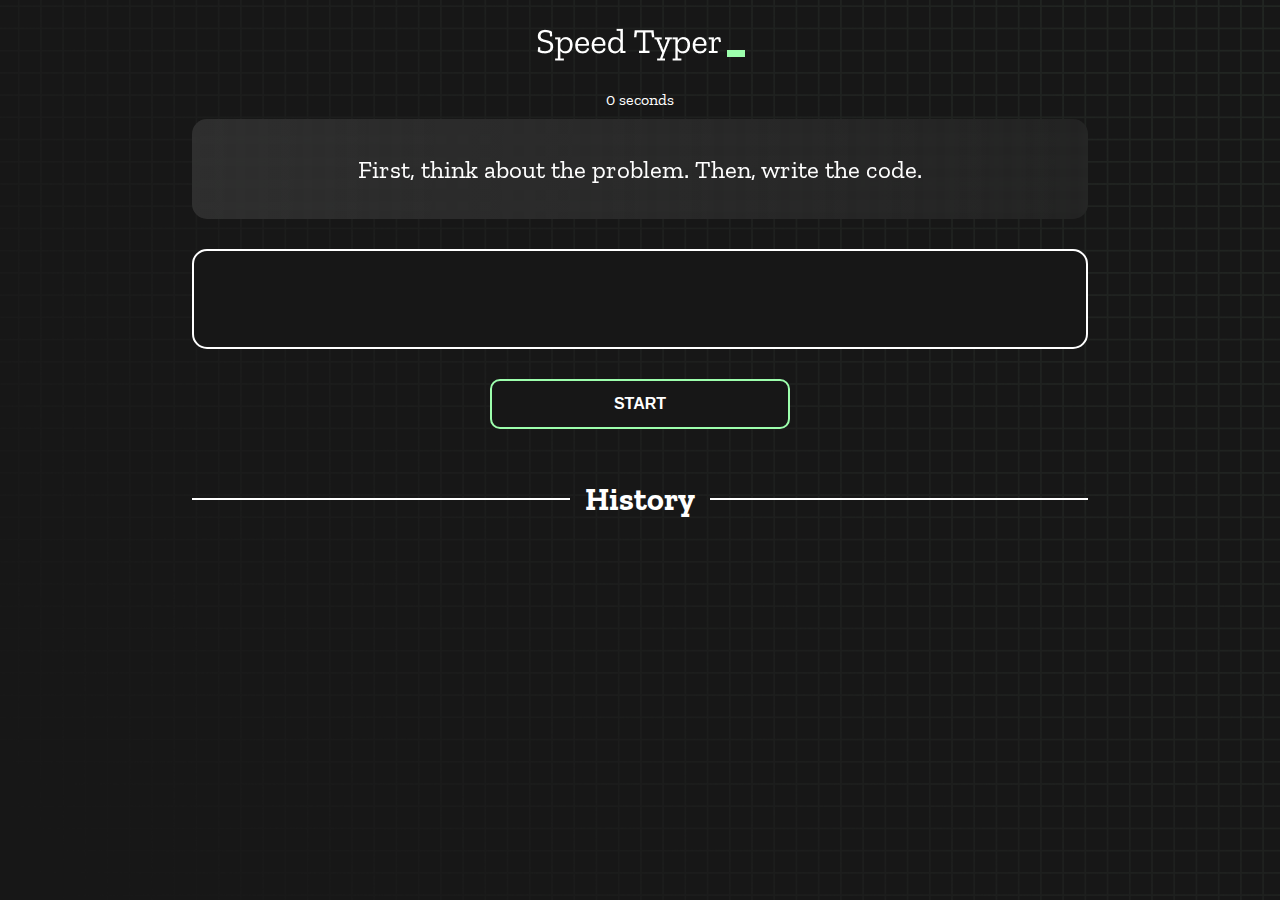
==== index.html @ 8f60aba4 "Initial commit" ====
<!DOCTYPE html>
<html lang="en">
  <head>
    <meta charset="UTF-8" />
    <meta http-equiv="X-UA-Compatible" content="IE=edge" />
    <meta name="viewport" content="width=device-width, initial-scale=1.0" />
    <title>Speed Monster</title>
    <link rel="stylesheet" href="styles.css" />
    <link rel="preconnect" href="https://fonts.googleapis.com" />
    <link rel="preconnect" href="https://fonts.gstatic.com" crossorigin />
    <link
      href="https://fonts.googleapis.com/css2?family=Zilla+Slab:wght@300;400;500&display=swap"
      rel="stylesheet"
    />
  </head>
  <body>
    <h1 class="title"><img src="./logo.png" /></h1>
    <div id="show-time">0 seconds</div>

    <div class="box-container">
      <div id="question"></div>

      <div id="display" class="inactive"></div>

      <div class="buttons">
        <button id="starts">START</button>
      </div>

      <div class="divider-container">
        <div class="line"></div>
        <h1 class="title2">History</h1>
        <div class="line"></div>
      </div>
      <div id="histories"></div>
    </div>

    <div id="countdown"></div>
    <div id="modal-background" class="hidden"></div>
    <div id="result" class="hidden"></div>

    <script src="./history.js"></script>
    <script src="./script.js"></script>
  </body>
</html>
---- styles.css ----
* {
  padding: 0;
  margin: 0;
  box-sizing: border-box;
}

body {
  background-image: url("./bg.png");
  background-size: cover;
  background-position: left top;
  font-family: "Zilla Slab", serif;
}

.box-container {
  width: 70%;
  margin: 0 auto;
}

#question {
  height: 100px;
  display: flex;
  align-items: center;
  justify-content: center;
  color: white;
  font-size: 25px;
  border-radius: 15px;
  background: rgb(255, 255, 255);
  background: linear-gradient(
    92.49deg,
    rgba(255, 255, 255, 0.1) 0.18%,
    rgba(255, 255, 255, 0.05) 99.85%
  );
  backdrop-filter: blur(5px);
  margin-bottom: 30px;
}

#display {
  height: 100px;
  display: flex;
  flex-wrap: wrap;
  align-items: center;
  padding-left: 5rem;
  color: white;
  font-size: 32px;
  background-color: #171717;
  border: 2px solid #9dffad;
  border-radius: 15px;
}

#countdown {
  position: fixed;
  height: 100vh;
  width: 100vw;
  background-color: rgba(0, 0, 0, 0.8);
  top: 0;
  left: 0;
  display: flex;
  align-items: center;
  justify-content: center;
  font-size: 3rem;
  color: white;
  display: none;
}
#result {
  position: fixed;
  top: 10%; 
  left: 10%;
  transform: translate(-50%, -50%);
  height: 250px;
  width: 400px;
  background-color: #171717;
  border-radius: 15px;
  border: 2px solid #9dffad;
  color: white;
  text-align: center;
  padding: 2rem;
}
#show-time{
  text-align: center;
  color: white;
  margin: 10px 0;
}

.green {
  color: #9dffad;
}
.red {
  color: #eb6565;
}
.bold {
  font-weight: 700;
}
.inactive {
  border: 2px solid white !important;
}
.hidden {
  display: none;
}
.title {
  text-align: center;
  color: white;
  margin: 20px 0;
}

.divider-container {
  height: 80px;
  display: flex;
  justify-content: center;
  align-items: center;
  gap: 15px;
  margin: 0 auto;
}

.line {
  height: 2px;
  background: white;
  width: 100%;
}

.title2 {
  color: white;
  display: block;
}

.buttons {
  display: flex;
  justify-content: center;
  margin: 30px 0;
}
button {
  padding: 10px 20px;
  border: none;
  font-size: 16px;
  font-weight: bold;
  width: 300px;
  height: 50px;
  color: white;
  background-color: #171717;
  border-radius: 10px;
  border: 2px solid #9dffad;
  cursor: pointer;
}

#histories {
  display: flex;
  flex-wrap: wrap;
  justify-content: space-around;
}

.card {
  width: 100%;
  height: 100%;
  padding: 50px;
  display: flex;
  justify-content: space-between;
  align-items: center;
  padding: 20px 30px;
  color: white;
  border-radius: 15px;
  background: rgb(255, 255, 255);
  background: linear-gradient(
    92.49deg,
    rgba(255, 255, 255, 0.1) 0.18%,
    rgba(255, 255, 255, 0.05) 99.85%
  );
  backdrop-filter: blur(5px);
  margin-bottom: 30px;
}

#modal-background {
  background: rgb(255, 255, 255);
  background: linear-gradient(
    92.49deg,
    rgba(255, 255, 255, 0.1) 0.18%,
    rgba(255, 255, 255, 0.05) 99.85%
  );
  backdrop-filter: blur(5px);
  height: 100vh;
  width: 100%;
  position: fixed;
  top: 0;
}

@media only screen and (max-width: 700px) {
  .box-container {
    padding: 0 20px;
    width: 100%;
  }
  .card {
    flex-direction: column;
  }
}
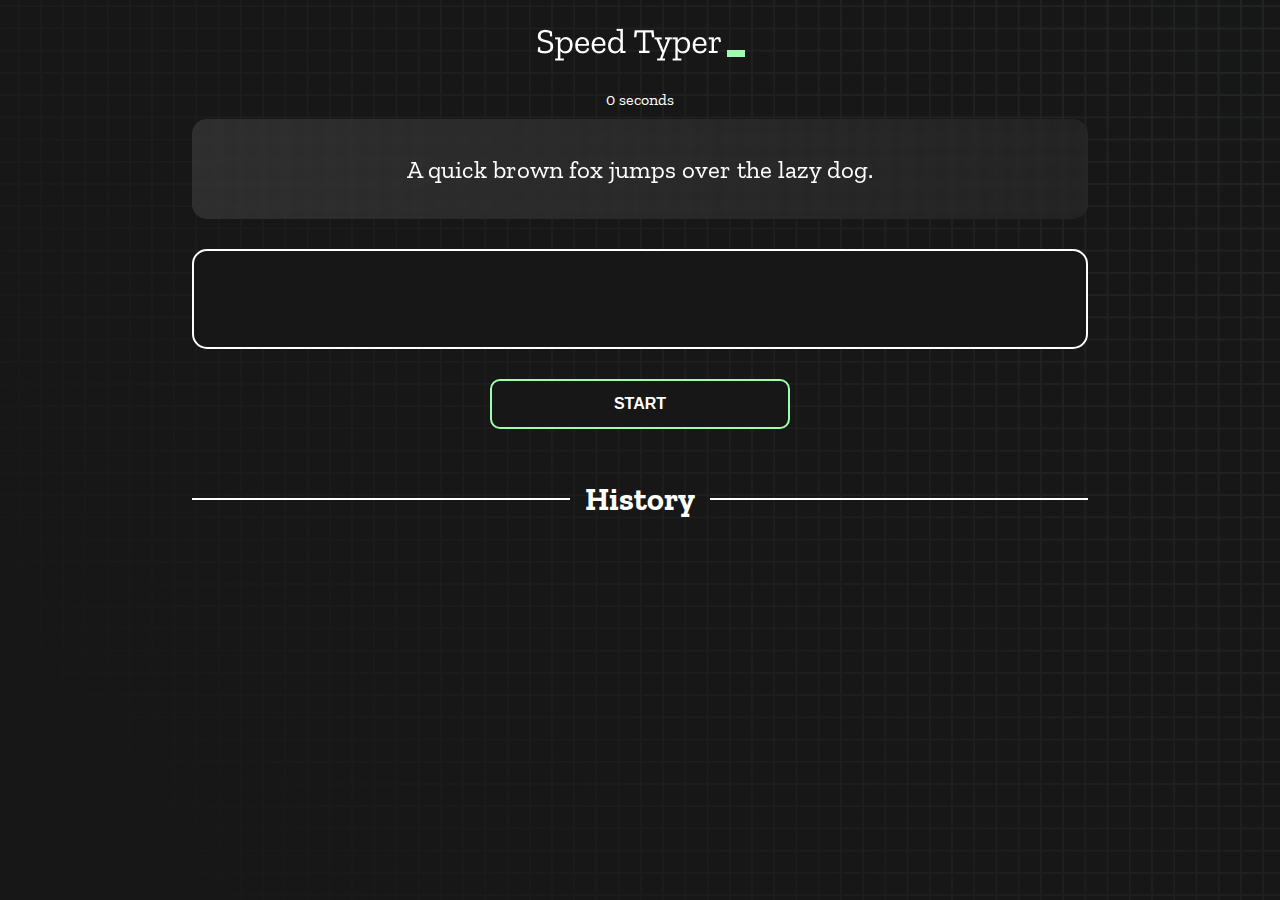
==== commit 92f75b4f: "new html file" ====
--- a/index.html
+++ b/index.html
@@ -1,44 +1,44 @@
 <!DOCTYPE html>
 <html lang="en">
-  <head>
-    <meta charset="UTF-8" />
-    <meta http-equiv="X-UA-Compatible" content="IE=edge" />
-    <meta name="viewport" content="width=device-width, initial-scale=1.0" />
-    <title>Speed Monster</title>
-    <link rel="stylesheet" href="styles.css" />
-    <link rel="preconnect" href="https://fonts.googleapis.com" />
-    <link rel="preconnect" href="https://fonts.gstatic.com" crossorigin />
-    <link
-      href="https://fonts.googleapis.com/css2?family=Zilla+Slab:wght@300;400;500&display=swap"
-      rel="stylesheet"
-    />
-  </head>
-  <body>
-    <h1 class="title"><img src="./logo.png" /></h1>
-    <div id="show-time">0 seconds</div>
 
-    <div class="box-container">
-      <div id="question"></div>
+<head>
+  <meta charset="UTF-8" />
+  <meta http-equiv="X-UA-Compatible" content="IE=edge" />
+  <meta name="viewport" content="width=device-width, initial-scale=1.0" />
+  <title>Speed Monster</title>
+  <link rel="stylesheet" href="styles.css" />
+  <link rel="preconnect" href="https://fonts.googleapis.com" />
+  <link rel="preconnect" href="https://fonts.gstatic.com" crossorigin />
+  <link href="https://fonts.googleapis.com/css2?family=Zilla+Slab:wght@300;400;500&display=swap" rel="stylesheet" />
+</head>
 
-      <div id="display" class="inactive"></div>
+<body>
+  <h1 class="title"><img src="./logo.png" /></h1>
+  <div id="show-time">0 seconds</div>
 
-      <div class="buttons">
-        <button id="starts">START</button>
-      </div>
+  <div class="box-container">
+    <div id="question"></div>
 
-      <div class="divider-container">
-        <div class="line"></div>
-        <h1 class="title2">History</h1>
-        <div class="line"></div>
-      </div>
-      <div id="histories"></div>
+    <div id="display" class="inactive"></div>
+
+    <div class="buttons">
+      <button id="starts">START</button>
     </div>
 
-    <div id="countdown"></div>
-    <div id="modal-background" class="hidden"></div>
-    <div id="result" class="hidden"></div>
+    <div class="divider-container">
+      <div class="line"></div>
+      <h1 class="title2">History</h1>
+      <div class="line"></div>
+    </div>
+    <div id="histories"></div>
+  </div>
 
-    <script src="./history.js"></script>
-    <script src="./script.js"></script>
-  </body>
-</html>
+  <div id="countdown"></div>
+  <div id="modal-background" class="hidden"></div>
+  <div id="result" class="hidden"></div>
+
+  <script src="./history.js"></script>
+  <script src="./script.js"></script>
+</body>
+
+</html>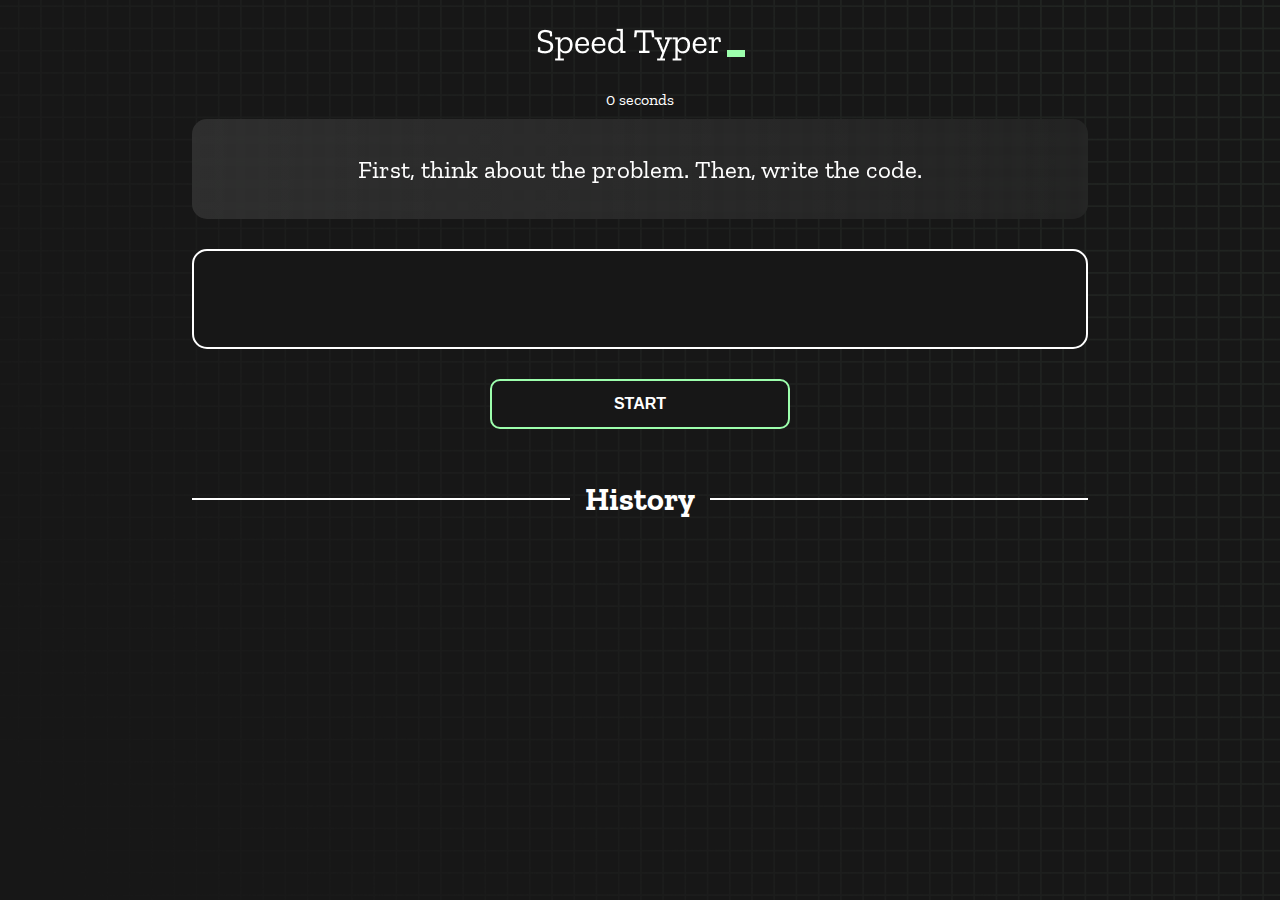
==== commit 22d4b560: "solved" ====
--- a/styles.css
+++ b/styles.css
@@ -25,11 +25,9 @@
   font-size: 25px;
   border-radius: 15px;
   background: rgb(255, 255, 255);
-  background: linear-gradient(
-    92.49deg,
-    rgba(255, 255, 255, 0.1) 0.18%,
-    rgba(255, 255, 255, 0.05) 99.85%
-  );
+  background: linear-gradient(92.49deg,
+      rgba(255, 255, 255, 0.1) 0.18%,
+      rgba(255, 255, 255, 0.05) 99.85%);
   backdrop-filter: blur(5px);
   margin-bottom: 30px;
 }
@@ -61,10 +59,11 @@
   color: white;
   display: none;
 }
+
 #result {
   position: fixed;
-  top: 10%; 
-  left: 10%;
+  top: 50%;
+  left: 50%;
   transform: translate(-50%, -50%);
   height: 250px;
   width: 400px;
@@ -75,7 +74,8 @@
   text-align: center;
   padding: 2rem;
 }
-#show-time{
+
+#show-time {
   text-align: center;
   color: white;
   margin: 10px 0;
@@ -84,18 +84,23 @@
 .green {
   color: #9dffad;
 }
+
 .red {
   color: #eb6565;
 }
+
 .bold {
   font-weight: 700;
 }
+
 .inactive {
   border: 2px solid white !important;
 }
+
 .hidden {
   display: none;
 }
+
 .title {
   text-align: center;
   color: white;
@@ -127,6 +132,7 @@
   justify-content: center;
   margin: 30px 0;
 }
+
 button {
   padding: 10px 20px;
   border: none;
@@ -142,38 +148,37 @@
 }
 
 #histories {
-  display: flex;
-  flex-wrap: wrap;
-  justify-content: space-around;
+  display: grid;
+  grid-template-columns: repeat(3, 1fr);
+  grid-gap: 10px;
+
 }
 
 .card {
   width: 100%;
   height: 100%;
   padding: 50px;
-  display: flex;
-  justify-content: space-between;
+  text-align: center;
+  padding: 5px;
+  /* display: flex;
+  justify-content: space-between; */
   align-items: center;
   padding: 20px 30px;
   color: white;
   border-radius: 15px;
   background: rgb(255, 255, 255);
-  background: linear-gradient(
-    92.49deg,
-    rgba(255, 255, 255, 0.1) 0.18%,
-    rgba(255, 255, 255, 0.05) 99.85%
-  );
+  background: linear-gradient(92.49deg,
+      rgba(255, 255, 255, 0.1) 0.18%,
+      rgba(255, 255, 255, 0.05) 99.85%);
   backdrop-filter: blur(5px);
   margin-bottom: 30px;
 }
 
 #modal-background {
   background: rgb(255, 255, 255);
-  background: linear-gradient(
-    92.49deg,
-    rgba(255, 255, 255, 0.1) 0.18%,
-    rgba(255, 255, 255, 0.05) 99.85%
-  );
+  background: linear-gradient(92.49deg,
+      rgba(255, 255, 255, 0.1) 0.18%,
+      rgba(255, 255, 255, 0.05) 99.85%);
   backdrop-filter: blur(5px);
   height: 100vh;
   width: 100%;
@@ -186,7 +191,14 @@
     padding: 0 20px;
     width: 100%;
   }
+
+  #histories {
+    display: grid;
+    grid-template-columns: repeat(1, 1fr);
+    grid-gap: 5px;
+  }
+
   .card {
     flex-direction: column;
   }
-}
+}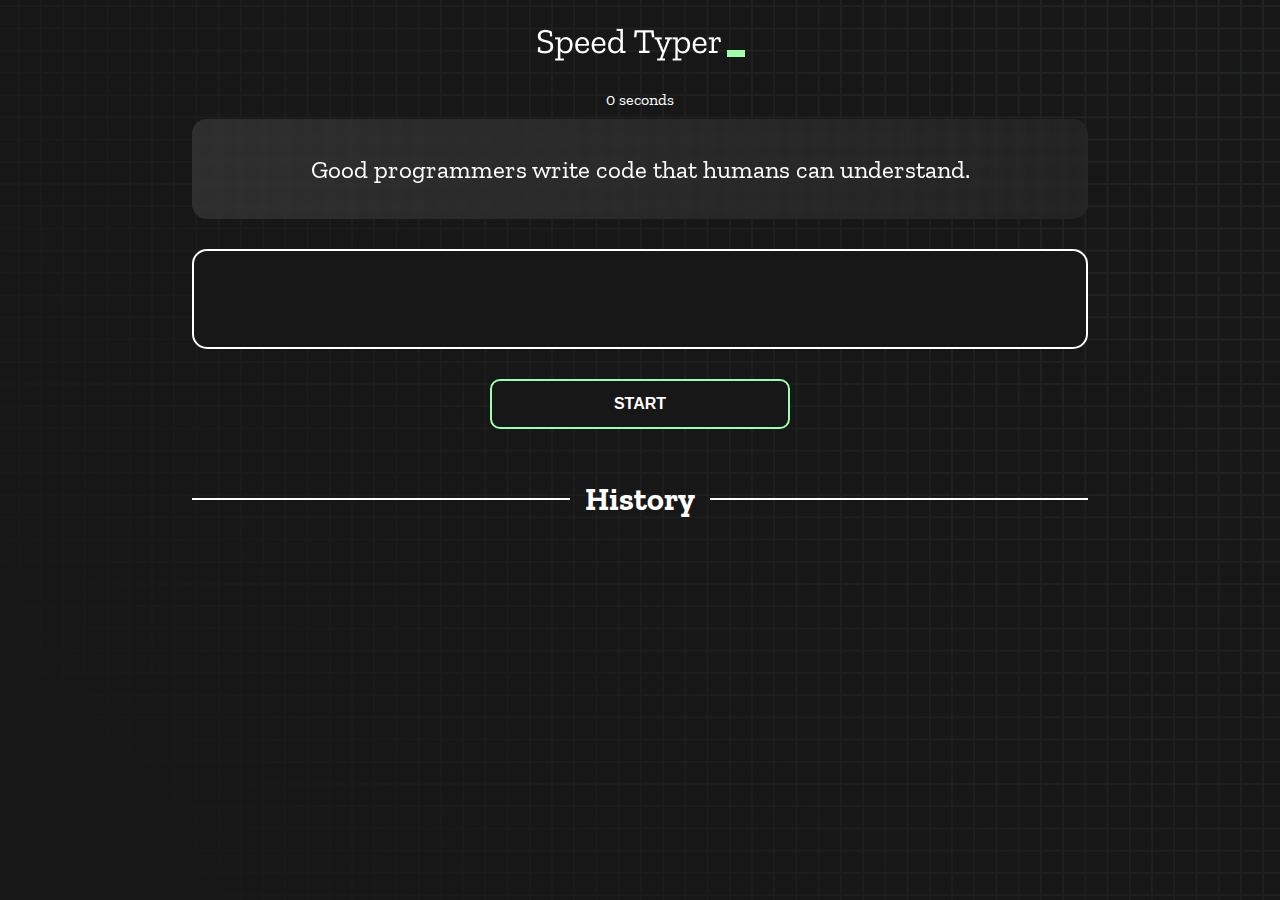
==== commit ecfb9e81: "all problem solved" ====
--- a/index.html
+++ b/index.html
@@ -13,6 +13,8 @@
 </head>
 
 <body>
+  <!-- start main code  -->
+
   <h1 class="title"><img src="./logo.png" /></h1>
   <div id="show-time">0 seconds</div>
 
@@ -39,6 +41,8 @@
 
   <script src="./history.js"></script>
   <script src="./script.js"></script>
+
+  <!-- end code -->
 </body>
 
 </html>